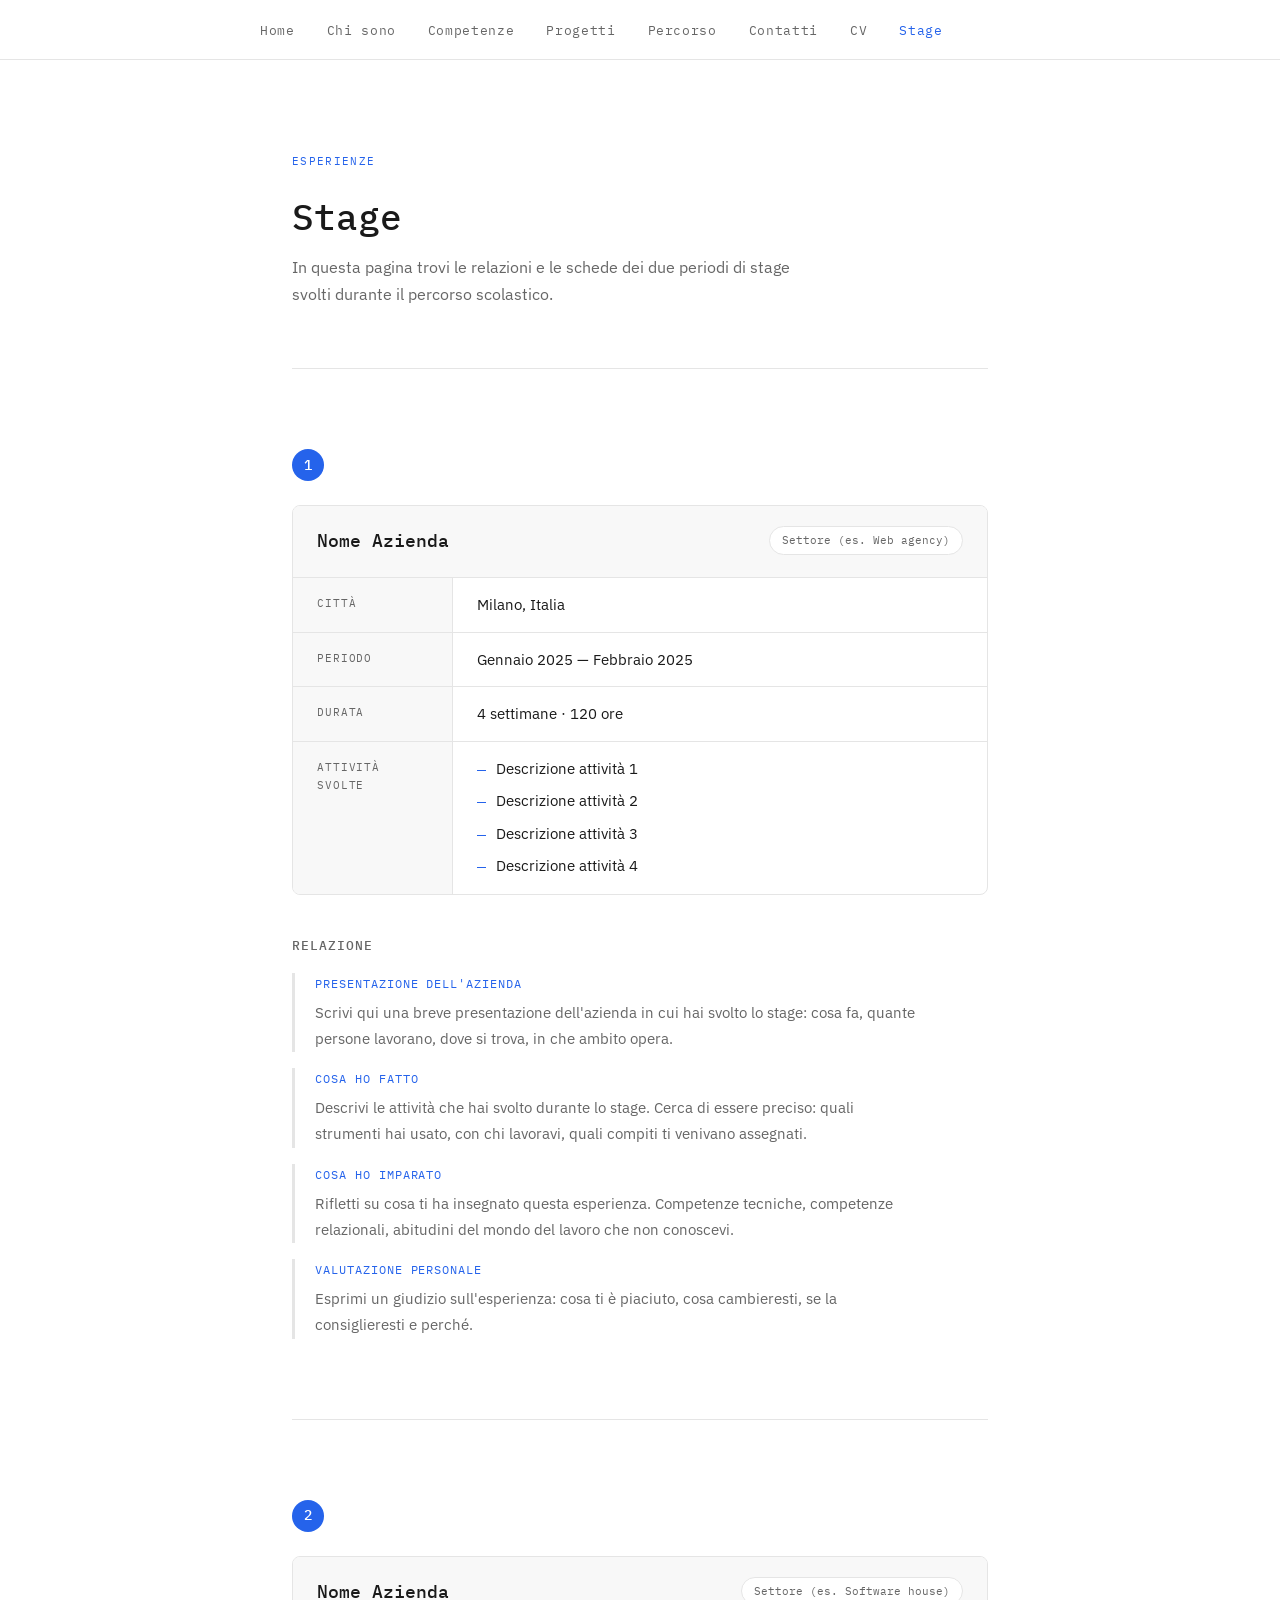
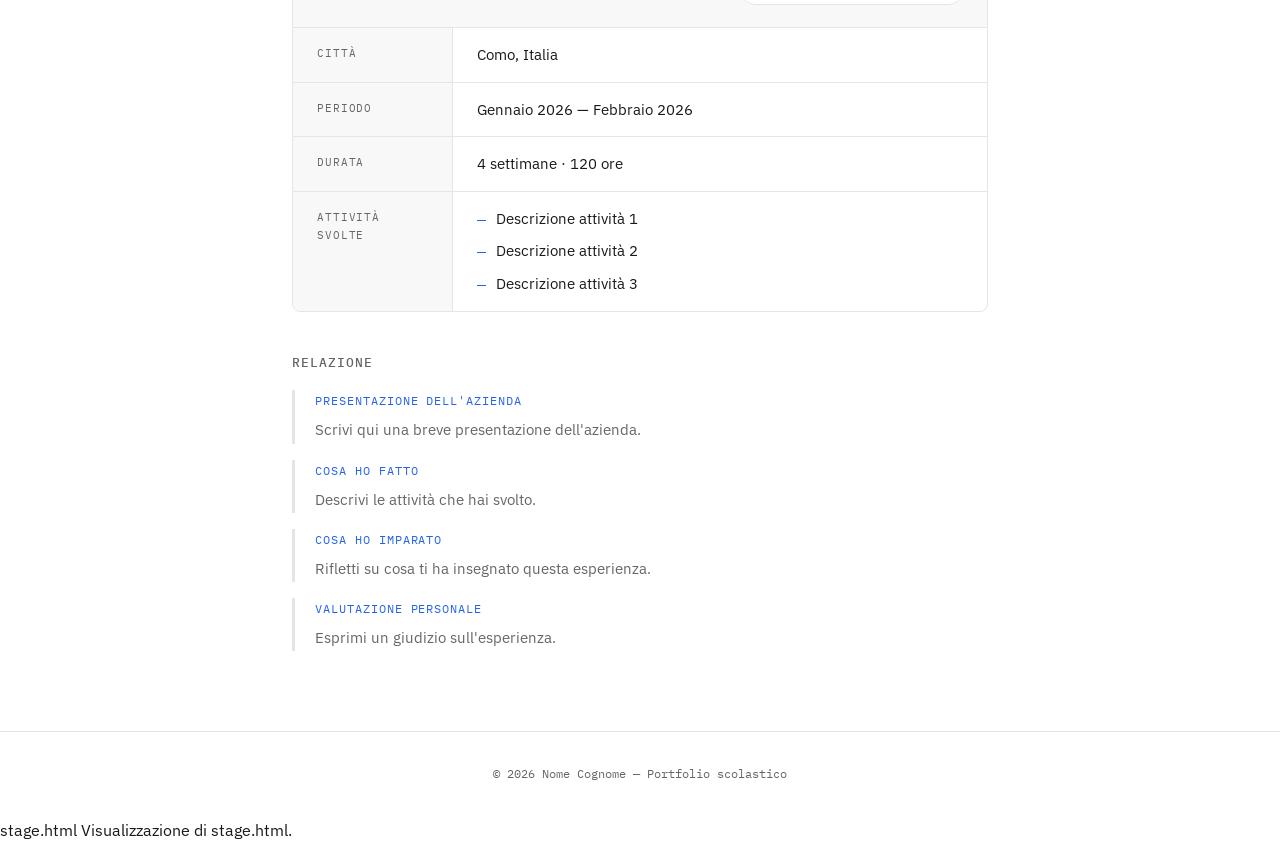
==== stage.html @ 0d1b88f9 "Create stage.html" ====
<!DOCTYPE html>
<html lang="it">
<head>
  <meta charset="UTF-8" />
  <meta name="viewport" content="width=device-width, initial-scale=1.0"/>

  <!-- ✏️ MODIFICA: cambia il titolo con il tuo nome -->
  <title>Nome Cognome — Stage</title>

  <link rel="preconnect" href="https://fonts.googleapis.com">
  <link href="https://fonts.googleapis.com/css2?family=IBM+Plex+Sans:wght@300;400;500&family=IBM+Plex+Mono:wght@400;500&display=swap" rel="stylesheet">
  <link rel="stylesheet" href="style.css">
</head>

<body class="pagina-stage">

  <!-- NAVIGAZIONE -->
  <nav>
    <ul>
      <!-- ✏️ MODIFICA: stessi link del tuo portfolio -->
      <li><a href="./index.html">Home</a></li>
      <li><a href="index.html#chi-sono">Chi sono</a></li>
      <li><a href="./index.html#competenze">Competenze</a></li>
      <li><a href="./index.html#progetti">Progetti</a></li>
      <li><a href="./index.html#percorso">Percorso</a></li>
      <li><a href="./index.html#contatti">Contatti</a></li>
      <li><a href="./index.html#cv">CV</a></li>
      <li><a href="./stage.html" class="attivo">Stage</a></li>
    </ul>
  </nav>

  <main>

    <!-- INTESTAZIONE -->
    <section id="intro">
      <p class="etichetta">Esperienze</p>
      <h1>Stage</h1>
      <p>
        In questa pagina trovi le relazioni e le schede dei due periodi
        di stage svolti durante il percorso scolastico.
      </p>
    </section>


    <!-- ==========================================
         STAGE 1
         ========================================== -->
    <section id="stage-1">

      <div class="numero-stage">1</div>

      <!-- SCHEDA AZIENDA -->
      <div class="scheda-azienda">

        <div class="scheda-header">
          <!-- ✏️ MODIFICA: nome azienda e settore -->
          <h2>Nome Azienda</h2>
          <span class="settore-badge">Settore (es. Web agency)</span>
        </div>

        <div class="scheda-corpo">

          <div class="scheda-riga">
            <span class="scheda-label">Città</span>
            <!-- ✏️ MODIFICA -->
            <span class="scheda-valore">Milano, Italia</span>
          </div>

          <div class="scheda-riga">
            <span class="scheda-label">Periodo</span>
            <!-- ✏️ MODIFICA: quando hai fatto lo stage -->
            <span class="scheda-valore">Gennaio 2025 — Febbraio 2025</span>
          </div>

          <div class="scheda-riga">
            <span class="scheda-label">Durata</span>
            <!-- ✏️ MODIFICA -->
            <span class="scheda-valore">4 settimane · 120 ore</span>
          </div>

          <div class="scheda-riga">
            <span class="scheda-label">Attività svolte</span>
            <!-- ✏️ MODIFICA: aggiungi / rimuovi voci -->
            <ul class="attivita-lista">
              <li>Descrizione attività 1</li>
              <li>Descrizione attività 2</li>
              <li>Descrizione attività 3</li>
              <li>Descrizione attività 4</li>
            </ul>
          </div>

        </div>
      </div>

      <!-- RELAZIONE -->
      <div class="relazione-contenitore">
        <h3>Relazione</h3>

        <div class="relazione-testo">

          <!-- ✏️ Ogni blocco è un paragrafo della relazione.
               Puoi cambiare i titoli e scrivere il tuo testo dentro i tag <p>.
               Puoi aggiungere altri paragrafi copiando il blocco sotto. -->

          <div class="relazione-paragrafo">
            <p class="para-titolo">Presentazione dell'azienda</p>
            <p>
              Scrivi qui una breve presentazione dell'azienda in cui hai svolto
              lo stage: cosa fa, quante persone lavorano, dove si trova,
              in che ambito opera.
            </p>
          </div>

          <div class="relazione-paragrafo">
            <p class="para-titolo">Cosa ho fatto</p>
            <p>
              Descrivi le attività che hai svolto durante lo stage.
              Cerca di essere preciso: quali strumenti hai usato,
              con chi lavoravi, quali compiti ti venivano assegnati.
            </p>
          </div>

          <div class="relazione-paragrafo">
            <p class="para-titolo">Cosa ho imparato</p>
            <p>
              Rifletti su cosa ti ha insegnato questa esperienza.
              Competenze tecniche, competenze relazionali, abitudini
              del mondo del lavoro che non conoscevi.
            </p>
          </div>

          <div class="relazione-paragrafo">
            <p class="para-titolo">Valutazione personale</p>
            <p>
              Esprimi un giudizio sull'esperienza: cosa ti è piaciuto,
              cosa cambieresti, se la consiglieresti e perché.
            </p>
          </div>

        </div>
      </div>

    </section>


    <!-- ==========================================
         STAGE 2
         ========================================== -->
    <section id="stage-2">

      <div class="numero-stage">2</div>

      <!-- SCHEDA AZIENDA -->
      <div class="scheda-azienda">

        <div class="scheda-header">
          <!-- ✏️ MODIFICA: nome azienda e settore -->
          <h2>Nome Azienda</h2>
          <span class="settore-badge">Settore (es. Software house)</span>
        </div>

        <div class="scheda-corpo">

          <div class="scheda-riga">
            <span class="scheda-label">Città</span>
            <span class="scheda-valore">Como, Italia</span>
          </div>

          <div class="scheda-riga">
            <span class="scheda-label">Periodo</span>
            <span class="scheda-valore">Gennaio 2026 — Febbraio 2026</span>
          </div>

          <div class="scheda-riga">
            <span class="scheda-label">Durata</span>
            <span class="scheda-valore">4 settimane · 120 ore</span>
          </div>

          <div class="scheda-riga">
            <span class="scheda-label">Attività svolte</span>
            <ul class="attivita-lista">
              <li>Descrizione attività 1</li>
              <li>Descrizione attività 2</li>
              <li>Descrizione attività 3</li>
            </ul>
          </div>

        </div>
      </div>

      <!-- RELAZIONE -->
      <div class="relazione-contenitore">
        <h3>Relazione</h3>

        <div class="relazione-testo">

          <div class="relazione-paragrafo">
            <p class="para-titolo">Presentazione dell'azienda</p>
            <p>
              Scrivi qui una breve presentazione dell'azienda.
            </p>
          </div>

          <div class="relazione-paragrafo">
            <p class="para-titolo">Cosa ho fatto</p>
            <p>
              Descrivi le attività che hai svolto.
            </p>
          </div>

          <div class="relazione-paragrafo">
            <p class="para-titolo">Cosa ho imparato</p>
            <p>
              Rifletti su cosa ti ha insegnato questa esperienza.
            </p>
          </div>

          <div class="relazione-paragrafo">
            <p class="para-titolo">Valutazione personale</p>
            <p>
              Esprimi un giudizio sull'esperienza.
            </p>
          </div>

        </div>
      </div>

    </section>

  </main>

  <footer>
    <!-- ✏️ MODIFICA: il tuo nome -->
    © 2026 Nome Cognome — Portfolio scolastico
  </footer>

</body>
</html>
stage.html
Visualizzazione di stage.html.
---- style.css ----
/* =============================================
   VARIABILI — modifica qui i colori del sito
   Cambiarle qui le cambia su TUTTE le pagine
   ============================================= */
:root {
  --colore-sfondo:     #ffffff;
  --colore-testo:      #1a1a1a;
  --colore-testo-muto: #666666;
  --colore-accento:    #2563eb;   /* ✏️ cambia questo colore con il tuo preferito */
  --colore-bordo:      #e5e5e5;
  --colore-card:       #f8f8f8;

  --font-titoli: 'IBM Plex Mono', monospace;
  --font-testo:  'IBM Plex Sans', sans-serif;

  --larghezza-max: 760px;
  --raggio:        8px;
}

/* =============================================
   RESET E BASE
   ============================================= */
*, *::before, *::after {
  box-sizing: border-box;
  margin: 0;
  padding: 0;
}

html {
  scroll-behavior: smooth;
}

body {
  background-color: var(--colore-sfondo);
  color: var(--colore-testo);
  font-family: var(--font-testo);
  font-size: 16px;
  line-height: 1.7;
}

/* =============================================
   NAVIGAZIONE
   ============================================= */
nav {
  position: sticky;
  top: 0;
  background-color: var(--colore-sfondo);
  border-bottom: 1px solid var(--colore-bordo);
  z-index: 100;
  padding: 0 32px;
}

nav ul {
  list-style: none;
  display: flex;
  gap: 32px;
  max-width: var(--larghezza-max);
  margin: 0 auto;
  padding: 16px 0;
}

nav a {
  text-decoration: none;
  color: var(--colore-testo-muto);
  font-size: 13px;
  font-family: var(--font-titoli);
  letter-spacing: 0.05em;
  transition: color 0.2s;
}

nav a:hover,
nav a.attivo {
  color: var(--colore-accento);
}

/* =============================================
   LAYOUT PRINCIPALE
   ============================================= */
main {
  max-width: var(--larghezza-max);
  margin: 0 auto;
  padding: 0 32px;
}

section {
  padding: 80px 0;
  border-bottom: 1px solid var(--colore-bordo);
}

section:last-child {
  border-bottom: none;
}

/* =============================================
   TIPOGRAFIA
   ============================================= */
.etichetta {
  font-family: var(--font-titoli);
  font-size: 11px;
  letter-spacing: 0.12em;
  text-transform: uppercase;
  color: var(--colore-accento);
  margin-bottom: 24px;
}

h1 {
  font-family: var(--font-titoli);
  font-size: clamp(28px, 5vw, 42px);
  font-weight: 500;
  line-height: 1.2;
  margin-bottom: 16px;
}

/* h1 nella pagina stage è leggermente più piccolo */
.pagina-stage h1 {
  font-size: clamp(24px, 4vw, 36px);
}

h2 {
  font-family: var(--font-titoli);
  font-size: 22px;
  font-weight: 500;
  margin-bottom: 8px;
}

h3 {
  font-family: var(--font-titoli);
  font-size: 15px;
  font-weight: 500;
  margin-bottom: 6px;
}

p {
  color: var(--colore-testo-muto);
  max-width: 600px;
}

a {
  color: var(--colore-accento);
}

/* =============================================
   SEZIONE HERO (intestazione — solo index)
   ============================================= */
#hero {
  padding: 100px 0 80px;
}

#hero .sottotitolo {
  font-size: 18px;
  color: var(--colore-testo-muto);
  margin-bottom: 32px;
  max-width: 520px;
}

.tag-list {
  display: flex;
  flex-wrap: wrap;
  gap: 8px;
  margin-top: 24px;
}

.tag {
  font-family: var(--font-titoli);
  font-size: 12px;
  padding: 4px 12px;
  border: 1px solid var(--colore-bordo);
  border-radius: 100px;
  color: var(--colore-testo-muto);
}

/* =============================================
   SEZIONE CHI SONO — griglia 2 colonne
   ============================================= */
.griglia-2col {
  display: grid;
  grid-template-columns: 1fr 1fr;
  gap: 40px;
  margin-top: 32px;
}

.info-riga {
  display: flex;
  flex-direction: column;
  gap: 4px;
  padding: 16px 0;
  border-bottom: 1px solid var(--colore-bordo);
}

.info-riga span:first-child {
  font-family: var(--font-titoli);
  font-size: 11px;
  text-transform: uppercase;
  letter-spacing: 0.08em;
  color: var(--colore-testo-muto);
}

.info-riga span:last-child {
  font-size: 15px;
  color: var(--colore-testo);
}

/* =============================================
   SEZIONE COMPETENZE
   ============================================= */
.competenze-griglia {
  display: grid;
  grid-template-columns: repeat(auto-fill, minmax(200px, 1fr));
  gap: 16px;
  margin-top: 32px;
}

.competenza-card {
  background: var(--colore-card);
  border: 1px solid var(--colore-bordo);
  border-radius: var(--raggio);
  padding: 20px;
}

.competenza-card h3 {
  font-size: 13px;
  margin-bottom: 12px;
  color: var(--colore-testo);
}

.barra-contenitore {
  background: var(--colore-bordo);
  border-radius: 4px;
  height: 4px;
  overflow: hidden;
}

.barra {
  height: 100%;
  background: var(--colore-accento);
  border-radius: 4px;
}

.livello-label {
  font-family: var(--font-titoli);
  font-size: 10px;
  color: var(--colore-testo-muto);
  margin-top: 6px;
}

/* =============================================
   SEZIONE PROGETTI
   ============================================= */
.progetti-lista {
  display: flex;
  flex-direction: column;
  gap: 24px;
  margin-top: 32px;
}

.progetto-card {
  border: 1px solid var(--colore-bordo);
  border-radius: var(--raggio);
  overflow: hidden;
  transition: border-color 0.2s;
}

.progetto-card:hover {
  border-color: var(--colore-accento);
}

.progetto-immagine {
  width: 100%;
  height: 180px;
  background: var(--colore-card);
  display: flex;
  align-items: center;
  justify-content: center;
  font-family: var(--font-titoli);
  font-size: 12px;
  color: var(--colore-testo-muto);
  /* ✏️ puoi sostituire il colore di sfondo con un'immagine:
     background: url('immagine-progetto.jpg') center/cover; */
}

.progetto-corpo {
  padding: 24px;
}

.progetto-meta {
  display: flex;
  gap: 12px;
  margin-top: 12px;
  flex-wrap: wrap;
}

.badge {
  font-family: var(--font-titoli);
  font-size: 11px;
  padding: 3px 10px;
  border-radius: 4px;
  background: var(--colore-card);
  border: 1px solid var(--colore-bordo);
  color: var(--colore-testo-muto);
}

.progetto-link {
  display: inline-block;
  margin-top: 16px;
  font-family: var(--font-titoli);
  font-size: 12px;
  color: var(--colore-accento);
  text-decoration: none;
}

.progetto-link:hover {
  text-decoration: underline;
}

/* =============================================
   SEZIONE PERCORSO — timeline
   ============================================= */
.timeline {
  margin-top: 32px;
  display: flex;
  flex-direction: column;
  gap: 0;
}

.timeline-item {
  display: grid;
  grid-template-columns: 100px 1fr;
  gap: 24px;
  padding-bottom: 32px;
  position: relative;
}

.timeline-item::before {
  content: '';
  position: absolute;
  left: 91px;
  top: 6px;
  bottom: 0;
  width: 1px;
  background: var(--colore-bordo);
}

.timeline-item:last-child::before {
  display: none;
}

.timeline-anno {
  font-family: var(--font-titoli);
  font-size: 12px;
  color: var(--colore-testo-muto);
  padding-top: 2px;
  text-align: right;
}

.timeline-contenuto {
  padding-left: 20px;
  position: relative;
}

.timeline-contenuto::before {
  content: '';
  position: absolute;
  left: -4px;
  top: 7px;
  width: 8px;
  height: 8px;
  border-radius: 50%;
  background: var(--colore-accento);
}

/* =============================================
   SEZIONE CONTATTI
   ============================================= */
.contatti-lista {
  margin-top: 32px;
  display: flex;
  flex-direction: column;
  gap: 16px;
}

.contatto-riga {
  display: flex;
  align-items: center;
  gap: 16px;
  padding: 16px 20px;
  border: 1px solid var(--colore-bordo);
  border-radius: var(--raggio);
  text-decoration: none;
  color: var(--colore-testo);
  transition: border-color 0.2s, background 0.2s;
}

.contatto-riga:hover {
  border-color: var(--colore-accento);
  background: var(--colore-card);
}

.contatto-icona {
  font-family: var(--font-titoli);
  font-size: 12px;
  color: var(--colore-accento);
  min-width: 80px;
}

/* =============================================
   SEZIONE CV
   ============================================= */
.cv-download-bar {
  display: flex;
  align-items: center;
  justify-content: space-between;
  background: var(--colore-card);
  border: 1px solid var(--colore-bordo);
  border-radius: var(--raggio);
  padding: 16px 24px;
  margin-top: 32px;
  margin-bottom: 40px;
  flex-wrap: wrap;
  gap: 12px;
}

.cv-download-bar p {
  font-size: 14px;
  max-width: none;
}

.btn-scarica {
  display: inline-flex;
  align-items: center;
  gap: 8px;
  background: var(--colore-accento);
  color: #fff;
  text-decoration: none;
  font-family: var(--font-titoli);
  font-size: 12px;
  letter-spacing: 0.05em;
  padding: 10px 20px;
  border-radius: var(--raggio);
  transition: opacity 0.2s;
  white-space: nowrap;
}

.btn-scarica:hover {
  opacity: 0.85;
  color: #fff;
}

.cv-blocco {
  margin-bottom: 40px;
}

.cv-blocco-titolo {
  font-family: var(--font-titoli);
  font-size: 11px;
  letter-spacing: 0.12em;
  text-transform: uppercase;
  color: var(--colore-accento);
  border-bottom: 1px solid var(--colore-bordo);
  padding-bottom: 8px;
  margin-bottom: 20px;
}

.cv-riga {
  display: grid;
  grid-template-columns: 110px 1fr;
  gap: 16px 24px;
  padding: 14px 0;
  border-bottom: 1px solid var(--colore-bordo);
  align-items: start;
}

.cv-riga:last-child {
  border-bottom: none;
}

.cv-periodo {
  font-family: var(--font-titoli);
  font-size: 11px;
  color: var(--colore-testo-muto);
  padding-top: 3px;
}

.cv-contenuto h3 {
  font-size: 14px;
  font-weight: 500;
  margin-bottom: 2px;
  color: var(--colore-testo);
}

.cv-contenuto .cv-luogo {
  font-size: 13px;
  color: var(--colore-accento);
  font-family: var(--font-titoli);
  margin-bottom: 4px;
}

.cv-contenuto p {
  font-size: 13px;
  color: var(--colore-testo-muto);
  max-width: none;
  margin: 0;
}

.cv-skill-lista {
  display: flex;
  flex-wrap: wrap;
  gap: 8px;
  padding: 12px 0;
}

.cv-skill {
  font-family: var(--font-titoli);
  font-size: 11px;
  padding: 4px 12px;
  border-radius: 4px;
  background: var(--colore-card);
  border: 1px solid var(--colore-bordo);
  color: var(--colore-testo);
}

/* =============================================
   PAGINA STAGE — componenti specifici
   ============================================= */

/* Intestazione pagina stage */
#intro {
  padding: 80px 0 60px;
}

#intro p {
  margin-top: 12px;
  max-width: 520px;
}

/* Numerazione stage (cerchio colorato) */
.numero-stage {
  display: inline-flex;
  align-items: center;
  justify-content: center;
  width: 32px;
  height: 32px;
  border-radius: 50%;
  background: var(--colore-accento);
  color: #fff;
  font-family: var(--font-titoli);
  font-size: 14px;
  font-weight: 500;
  margin-bottom: 24px;
}

/* Scheda azienda */
.scheda-azienda {
  border: 1px solid var(--colore-bordo);
  border-radius: var(--raggio);
  overflow: hidden;
  margin-bottom: 40px;
}

.scheda-header {
  background: var(--colore-card);
  border-bottom: 1px solid var(--colore-bordo);
  padding: 20px 24px;
  display: flex;
  align-items: flex-start;
  justify-content: space-between;
  gap: 16px;
  flex-wrap: wrap;
}

.scheda-header h2 {
  font-size: 18px;
  margin-bottom: 0;
}

.scheda-header .settore-badge {
  font-family: var(--font-titoli);
  font-size: 11px;
  padding: 4px 12px;
  border: 1px solid var(--colore-bordo);
  border-radius: 100px;
  color: var(--colore-testo-muto);
  background: var(--colore-sfondo);
  white-space: nowrap;
}

.scheda-corpo {
  padding: 0;
}

.scheda-riga {
  display: grid;
  grid-template-columns: 160px 1fr;
  border-bottom: 1px solid var(--colore-bordo);
}

.scheda-riga:last-child {
  border-bottom: none;
}

.scheda-label {
  font-family: var(--font-titoli);
  font-size: 11px;
  text-transform: uppercase;
  letter-spacing: 0.08em;
  color: var(--colore-testo-muto);
  padding: 16px 24px;
  background: var(--colore-card);
  border-right: 1px solid var(--colore-bordo);
  display: flex;
  align-items: flex-start;
}

.scheda-valore {
  padding: 14px 24px;
  font-size: 15px;
  color: var(--colore-testo);
}

/* Lista attività dentro la scheda */
.attivita-lista {
  list-style: none;
  display: flex;
  flex-direction: column;
  gap: 6px;
  padding: 14px 24px;
}

.attivita-lista li {
  font-size: 15px;
  color: var(--colore-testo);
  display: flex;
  gap: 10px;
  align-items: flex-start;
}

.attivita-lista li::before {
  content: '—';
  color: var(--colore-accento);
  font-family: var(--font-titoli);
  flex-shrink: 0;
  margin-top: 1px;
}

/* Relazione */
.relazione-contenitore {
  margin-top: 8px;
}

.relazione-contenitore h3 {
  font-size: 13px;
  font-weight: 500;
  text-transform: uppercase;
  letter-spacing: 0.08em;
  color: var(--colore-testo-muto);
  margin-bottom: 16px;
}

.relazione-testo {
  display: flex;
  flex-direction: column;
  gap: 16px;
}

.relazione-paragrafo {
  border-left: 3px solid var(--colore-bordo);
  padding-left: 20px;
}

.relazione-paragrafo .para-titolo {
  font-family: var(--font-titoli);
  font-size: 12px;
  text-transform: uppercase;
  letter-spacing: 0.08em;
  color: var(--colore-accento);
  margin-bottom: 6px;
}

.relazione-paragrafo p {
  font-size: 15px;
  line-height: 1.75;
  /* ✏️ il testo della relazione va qui */
}

/* =============================================
   FOOTER
   ============================================= */
footer {
  border-top: 1px solid var(--colore-bordo);
  padding: 32px;
  text-align: center;
  font-family: var(--font-titoli);
  font-size: 12px;
  color: var(--colore-testo-muto);
}

/* =============================================
   RESPONSIVE (schermi piccoli)
   ============================================= */
@media (max-width: 600px) {
  main  { padding: 0 20px; }
  nav   { padding: 0 20px; }

  /* index */
  .griglia-2col      { grid-template-columns: 1fr; }
  .timeline-item     { grid-template-columns: 70px 1fr; }
  .cv-riga           { grid-template-columns: 1fr; gap: 4px; }
  .cv-periodo        { padding-top: 0; }
  .cv-download-bar   { flex-direction: column; align-items: flex-start; }

  /* stage */
  .scheda-riga       { grid-template-columns: 1fr; }
  .scheda-label      { border-right: none; border-bottom: 1px solid var(--colore-bordo); }
  .scheda-header     { flex-direction: column; gap: 8px; }
}
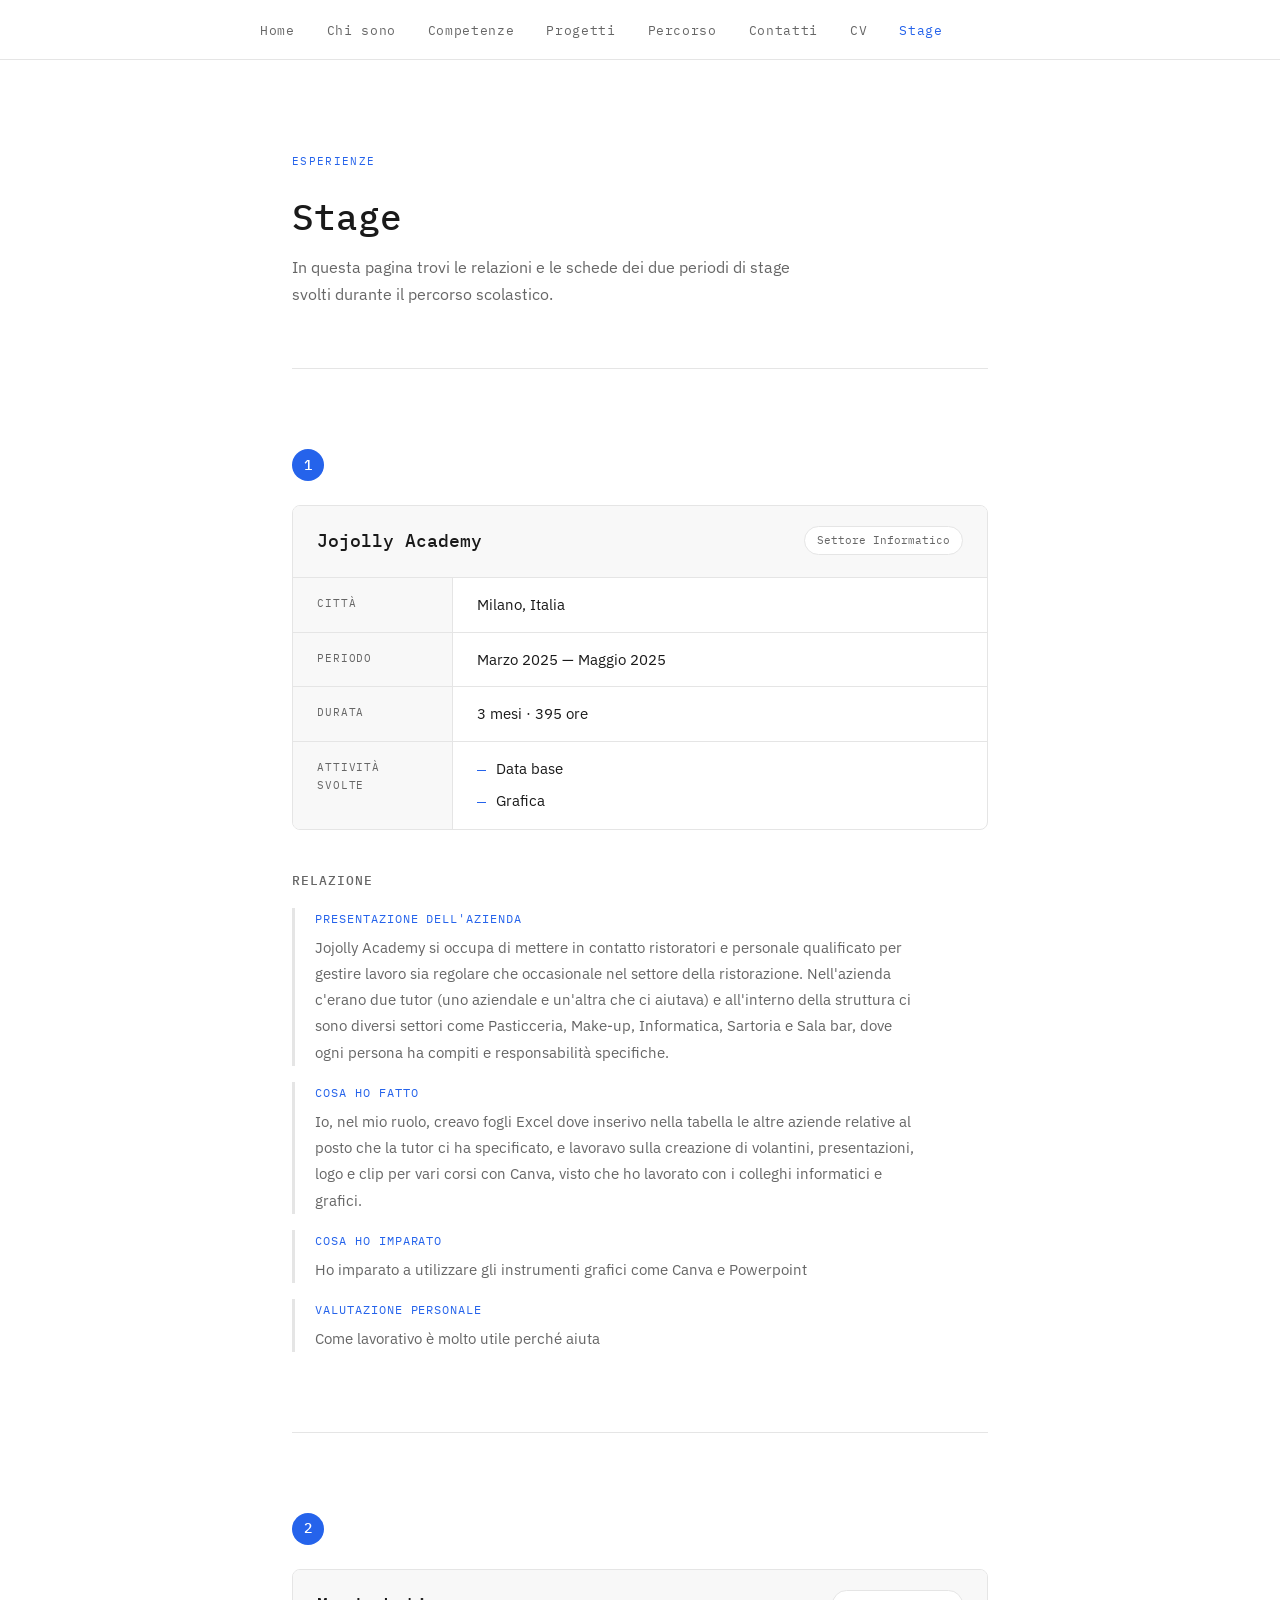
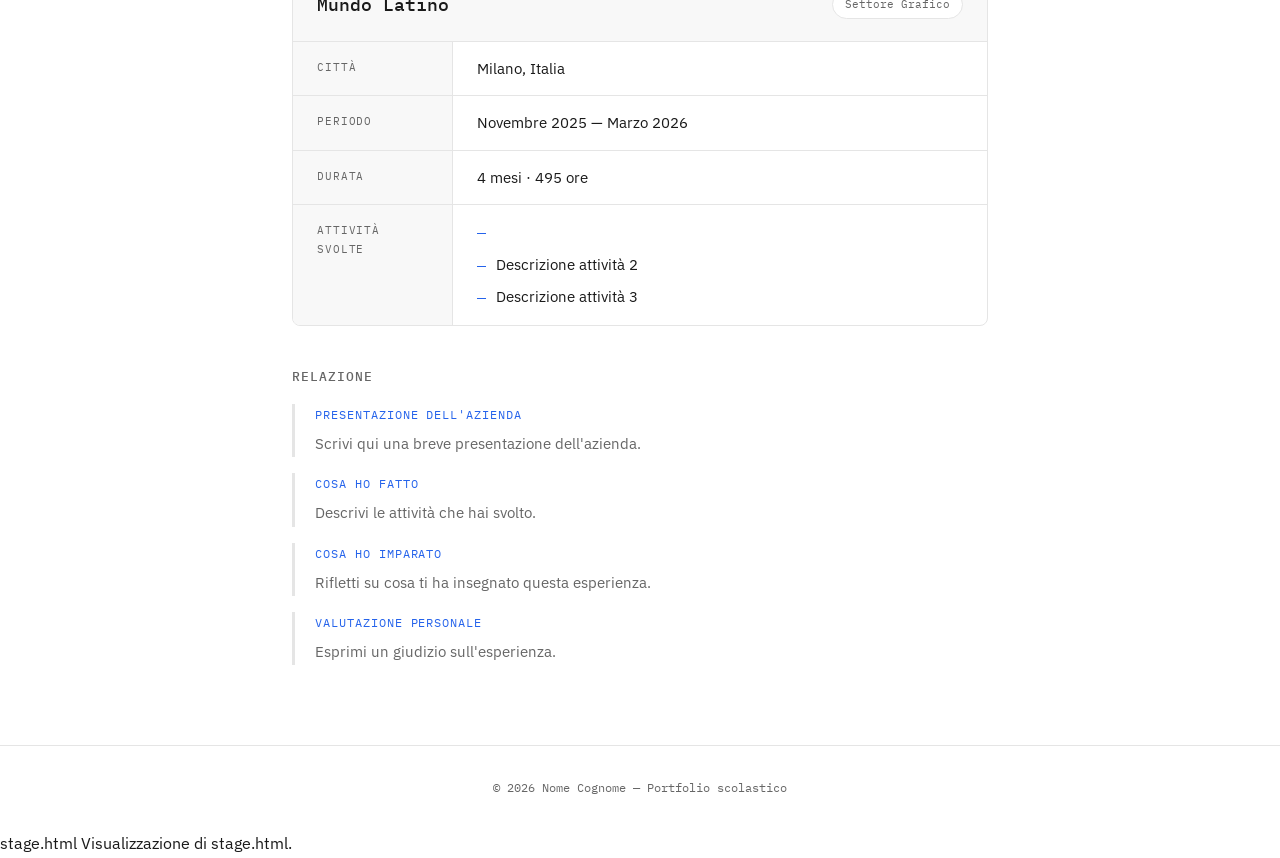
==== commit d9d550b5: "Update stage.html" ====
--- a/stage.html
+++ b/stage.html
@@ -54,8 +54,8 @@
 
         <div class="scheda-header">
           <!-- ✏️ MODIFICA: nome azienda e settore -->
-          <h2>Nome Azienda</h2>
-          <span class="settore-badge">Settore (es. Web agency)</span>
+          <h2>Jojolly Academy</h2>
+          <span class="settore-badge">Settore Informatico</span>
         </div>
 
         <div class="scheda-corpo">
@@ -69,23 +69,21 @@
           <div class="scheda-riga">
             <span class="scheda-label">Periodo</span>
             <!-- ✏️ MODIFICA: quando hai fatto lo stage -->
-            <span class="scheda-valore">Gennaio 2025 — Febbraio 2025</span>
+            <span class="scheda-valore">Marzo 2025 — Maggio 2025</span>
           </div>
 
           <div class="scheda-riga">
             <span class="scheda-label">Durata</span>
             <!-- ✏️ MODIFICA -->
-            <span class="scheda-valore">4 settimane · 120 ore</span>
+            <span class="scheda-valore">3 mesi · 395 ore</span>
           </div>
 
           <div class="scheda-riga">
             <span class="scheda-label">Attività svolte</span>
             <!-- ✏️ MODIFICA: aggiungi / rimuovi voci -->
             <ul class="attivita-lista">
-              <li>Descrizione attività 1</li>
-              <li>Descrizione attività 2</li>
-              <li>Descrizione attività 3</li>
-              <li>Descrizione attività 4</li>
+              <li>Data base</li>
+              <li>Grafica</li>
             </ul>
           </div>
 
@@ -105,35 +103,34 @@
           <div class="relazione-paragrafo">
             <p class="para-titolo">Presentazione dell'azienda</p>
             <p>
-              Scrivi qui una breve presentazione dell'azienda in cui hai svolto
-              lo stage: cosa fa, quante persone lavorano, dove si trova,
-              in che ambito opera.
+              Jojolly Academy si occupa
+di mettere in contatto ristoratori e personale qualificato per gestire
+lavoro sia regolare che occasionale nel settore della ristorazione.
+Nell'azienda c'erano due tutor (uno aziendale e un'altra che ci
+aiutava) e all'interno della struttura ci sono diversi settori come
+Pasticceria, Make-up, Informatica, Sartoria e Sala bar, dove ogni
+persona ha compiti e responsabilità specifiche.
             </p>
           </div>
 
           <div class="relazione-paragrafo">
             <p class="para-titolo">Cosa ho fatto</p>
             <p>
-              Descrivi le attività che hai svolto durante lo stage.
-              Cerca di essere preciso: quali strumenti hai usato,
-              con chi lavoravi, quali compiti ti venivano assegnati.
+                Io, nel mio ruolo, creavo fogli Excel dove inserivo nella tabella le altre aziende relative al posto che la tutor ci ha specificato, e lavoravo sulla creazione di volantini, presentazioni, logo e clip per vari corsi con Canva, visto che ho lavorato con i colleghi informatici e grafici.
             </p>
           </div>
 
           <div class="relazione-paragrafo">
             <p class="para-titolo">Cosa ho imparato</p>
             <p>
-              Rifletti su cosa ti ha insegnato questa esperienza.
-              Competenze tecniche, competenze relazionali, abitudini
-              del mondo del lavoro che non conoscevi.
+                Ho imparato a utilizzare gli instrumenti grafici come Canva e Powerpoint
             </p>
           </div>
 
           <div class="relazione-paragrafo">
             <p class="para-titolo">Valutazione personale</p>
             <p>
-              Esprimi un giudizio sull'esperienza: cosa ti è piaciuto,
-              cosa cambieresti, se la consiglieresti e perché.
+              Come lavorativo è molto utile perché aiuta 
             </p>
           </div>
 
@@ -155,31 +152,31 @@
 
         <div class="scheda-header">
           <!-- ✏️ MODIFICA: nome azienda e settore -->
-          <h2>Nome Azienda</h2>
-          <span class="settore-badge">Settore (es. Software house)</span>
+          <h2>Mundo Latino</h2>
+          <span class="settore-badge">Settore Grafico</span>
         </div>
 
         <div class="scheda-corpo">
 
           <div class="scheda-riga">
             <span class="scheda-label">Città</span>
-            <span class="scheda-valore">Como, Italia</span>
+            <span class="scheda-valore">Milano, Italia</span>
           </div>
 
           <div class="scheda-riga">
             <span class="scheda-label">Periodo</span>
-            <span class="scheda-valore">Gennaio 2026 — Febbraio 2026</span>
+            <span class="scheda-valore">Novembre 2025 — Marzo 2026</span>
           </div>
 
           <div class="scheda-riga">
             <span class="scheda-label">Durata</span>
-            <span class="scheda-valore">4 settimane · 120 ore</span>
+            <span class="scheda-valore">4 mesi · 495 ore</span>
           </div>
 
           <div class="scheda-riga">
             <span class="scheda-label">Attività svolte</span>
             <ul class="attivita-lista">
-              <li>Descrizione attività 1</li>
+              <li></li>
               <li>Descrizione attività 2</li>
               <li>Descrizione attività 3</li>
             </ul>
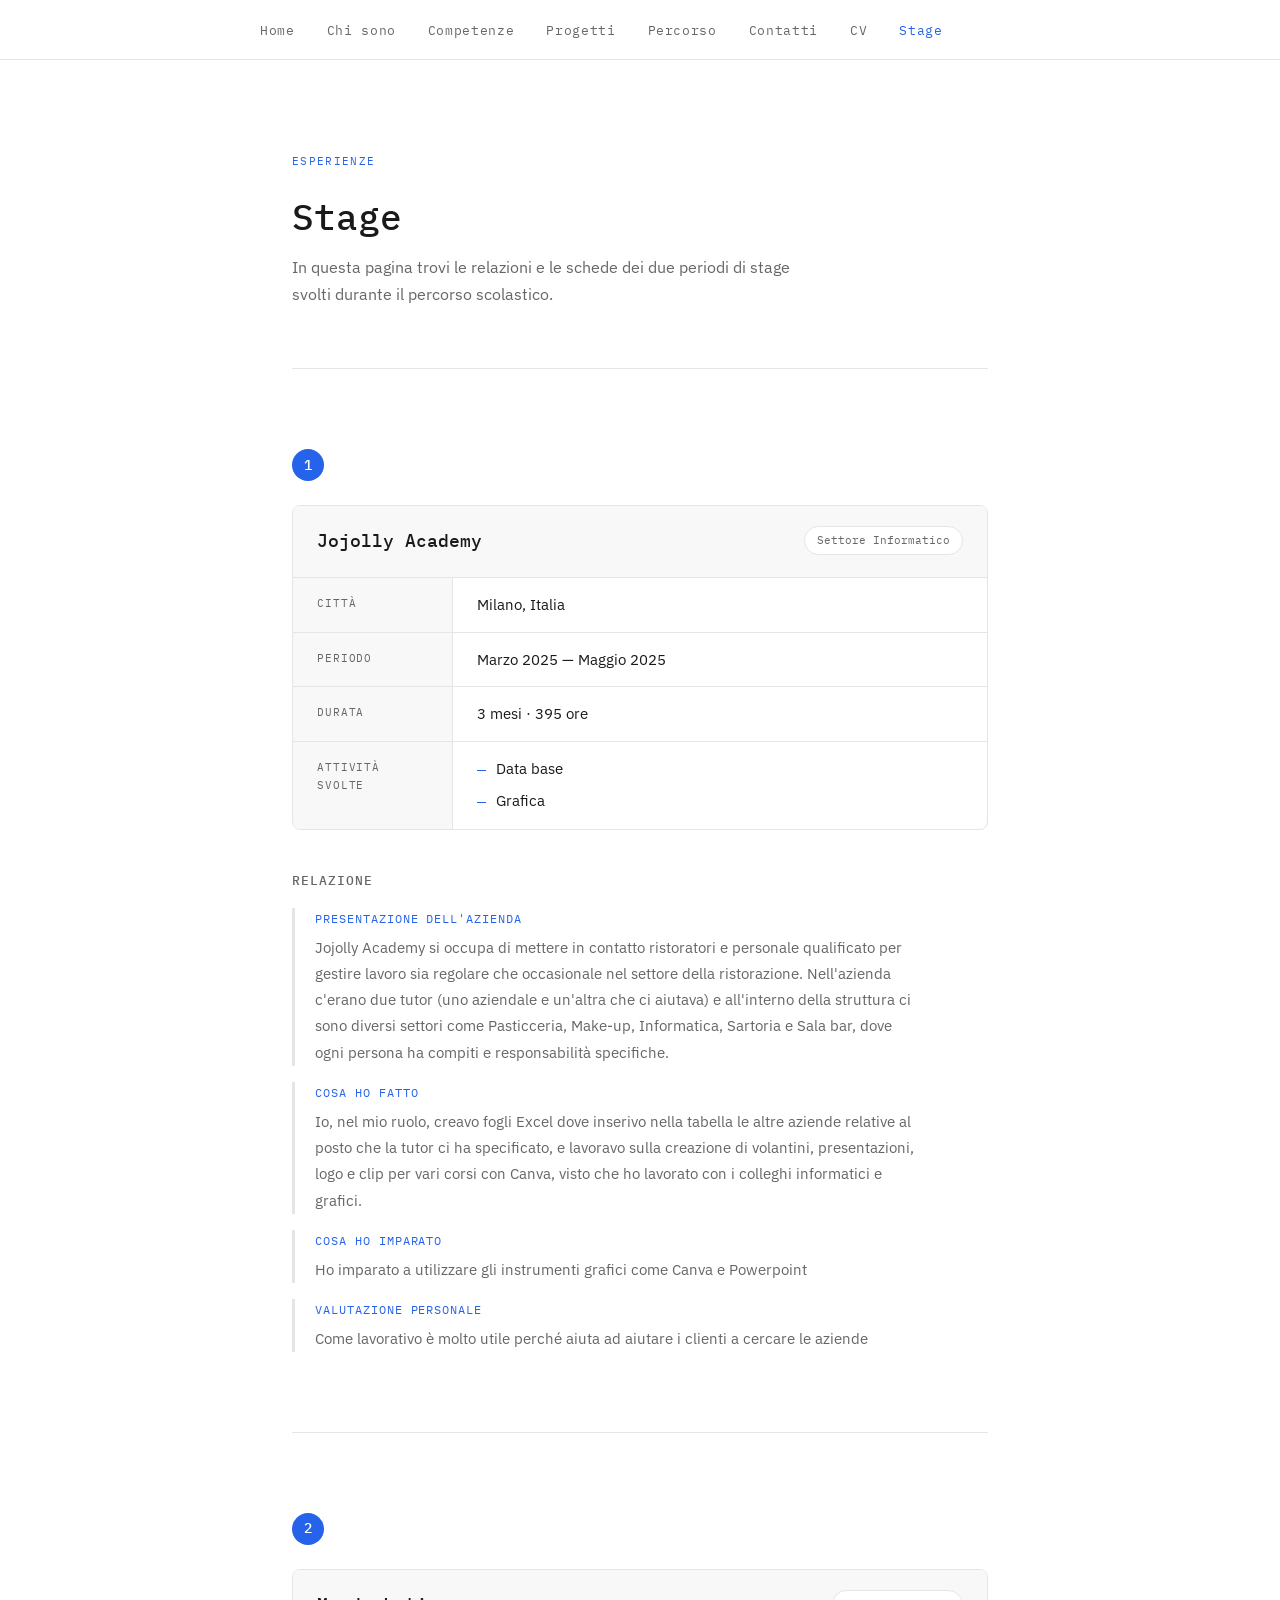
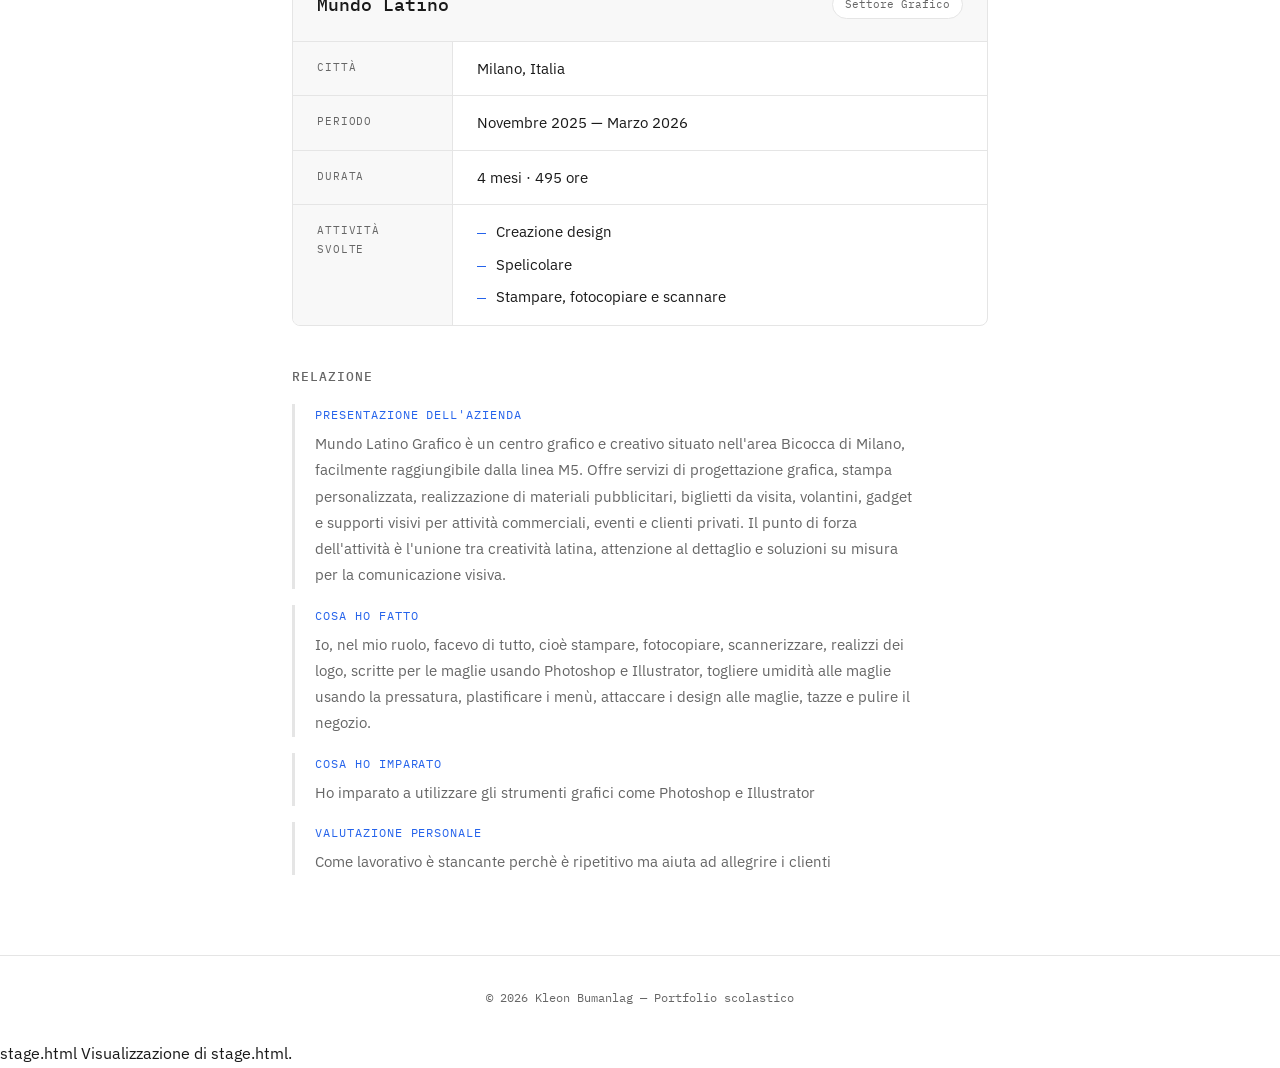
==== commit adba580b: "er" ====
--- a/stage.html
+++ b/stage.html
@@ -130,7 +130,7 @@
           <div class="relazione-paragrafo">
             <p class="para-titolo">Valutazione personale</p>
             <p>
-              Come lavorativo è molto utile perché aiuta 
+              Come lavorativo è molto utile perché aiuta ad aiutare i clienti a cercare le aziende
             </p>
           </div>
 
@@ -176,9 +176,9 @@
           <div class="scheda-riga">
             <span class="scheda-label">Attività svolte</span>
             <ul class="attivita-lista">
-              <li></li>
-              <li>Descrizione attività 2</li>
-              <li>Descrizione attività 3</li>
+              <li>Creazione design</li>
+              <li>Spelicolare</li>
+              <li>Stampare, fotocopiare e scannare</li>
             </ul>
           </div>
 
@@ -194,28 +194,28 @@
           <div class="relazione-paragrafo">
             <p class="para-titolo">Presentazione dell'azienda</p>
             <p>
-              Scrivi qui una breve presentazione dell'azienda.
+              Mundo Latino Grafico è un centro grafico e creativo situato nell'area Bicocca di Milano, facilmente raggiungibile dalla linea M5. Offre servizi di progettazione grafica, stampa personalizzata, realizzazione di materiali pubblicitari, biglietti da visita, volantini, gadget e supporti visivi per attività commerciali, eventi e clienti privati. Il punto di forza dell'attività è l'unione tra creatività latina, attenzione al dettaglio e soluzioni su misura per la comunicazione visiva.
             </p>
           </div>
 
           <div class="relazione-paragrafo">
             <p class="para-titolo">Cosa ho fatto</p>
             <p>
-              Descrivi le attività che hai svolto.
+              Io, nel mio ruolo, facevo di tutto, cioè stampare, fotocopiare, scannerizzare, realizzi dei logo, scritte per le maglie usando Photoshop e Illustrator, togliere umidità alle maglie usando la pressatura, plastificare i menù, attaccare i design alle maglie, tazze e pulire il negozio.
             </p>
           </div>
 
           <div class="relazione-paragrafo">
             <p class="para-titolo">Cosa ho imparato</p>
             <p>
-              Rifletti su cosa ti ha insegnato questa esperienza.
+              Ho imparato a utilizzare gli strumenti grafici come Photoshop e Illustrator
             </p>
           </div>
 
           <div class="relazione-paragrafo">
             <p class="para-titolo">Valutazione personale</p>
             <p>
-              Esprimi un giudizio sull'esperienza.
+              Come lavorativo è stancante perchè è ripetitivo ma aiuta ad allegrire i clienti
             </p>
           </div>
 
@@ -228,7 +228,7 @@
 
   <footer>
     <!-- ✏️ MODIFICA: il tuo nome -->
-    © 2026 Nome Cognome — Portfolio scolastico
+    © 2026 Kleon Bumanlag — Portfolio scolastico
   </footer>
 
 </body>
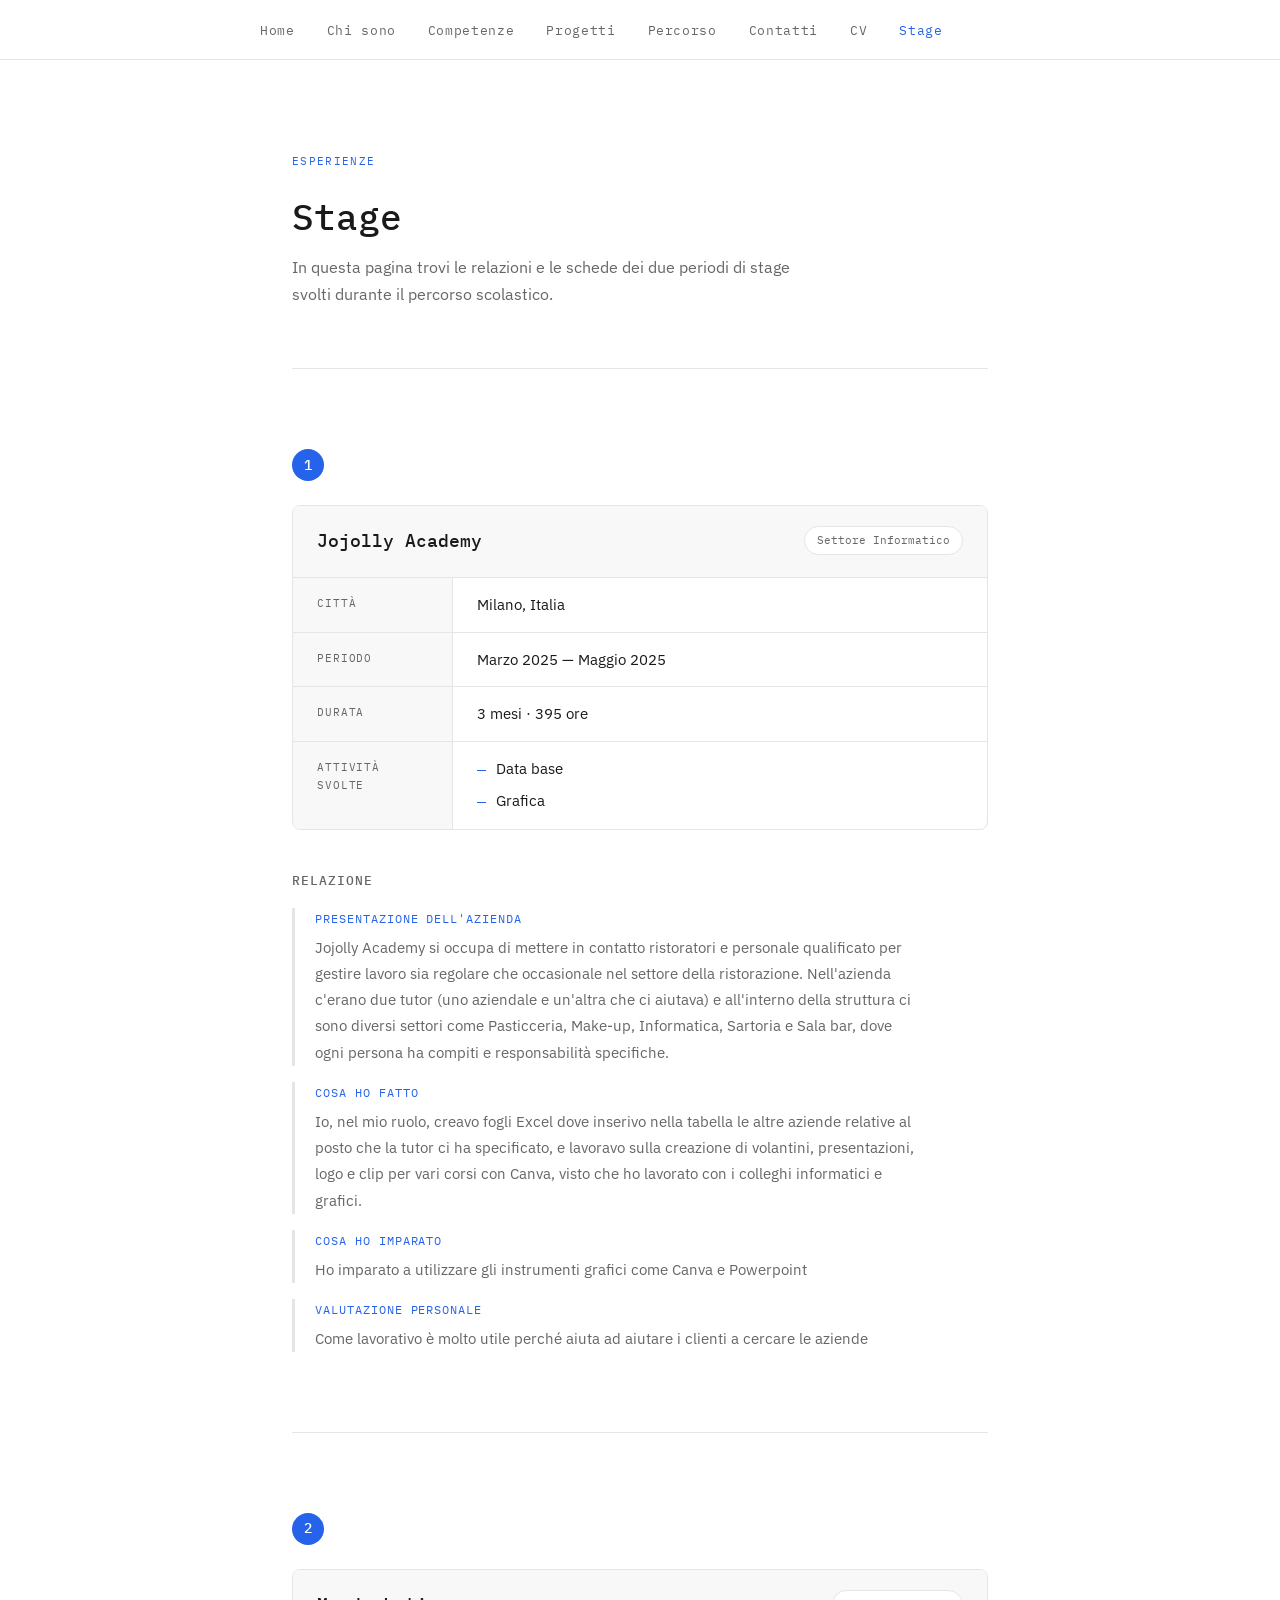
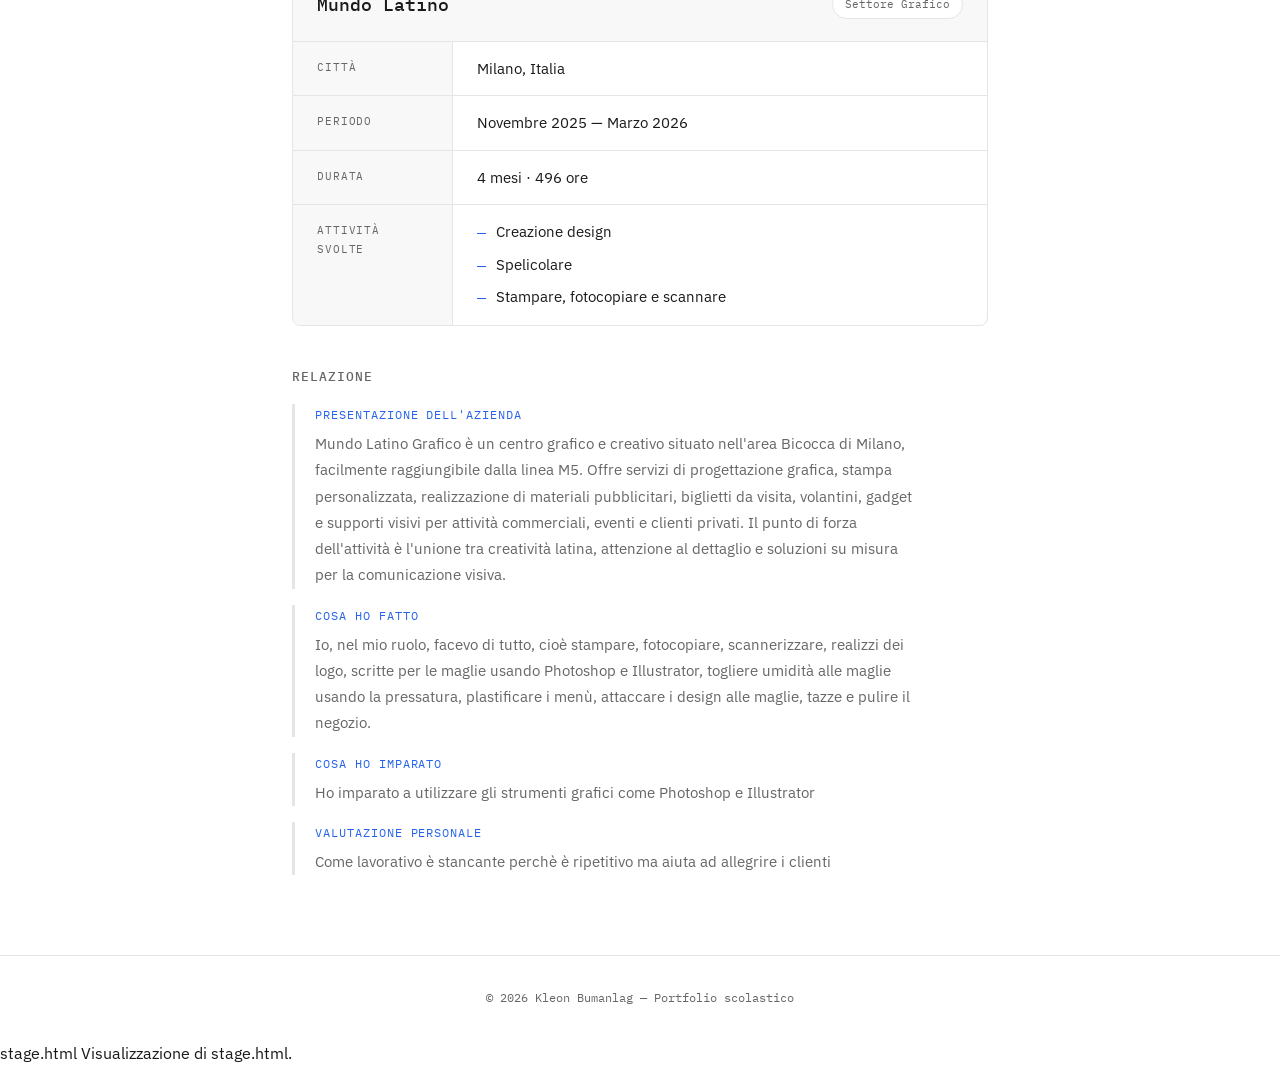
==== commit b5cf2518: "ef" ====
--- a/stage.html
+++ b/stage.html
@@ -170,7 +170,7 @@
 
           <div class="scheda-riga">
             <span class="scheda-label">Durata</span>
-            <span class="scheda-valore">4 mesi · 495 ore</span>
+            <span class="scheda-valore">4 mesi · 496 ore</span>
           </div>
 
           <div class="scheda-riga">
--- a/style.css
+++ b/style.css
@@ -266,7 +266,7 @@
 
 .progetto-immagine {
   width: 100%;
-  height: 180px;
+  height: 420px;
   background: var(--colore-card);
   display: flex;
   align-items: center;
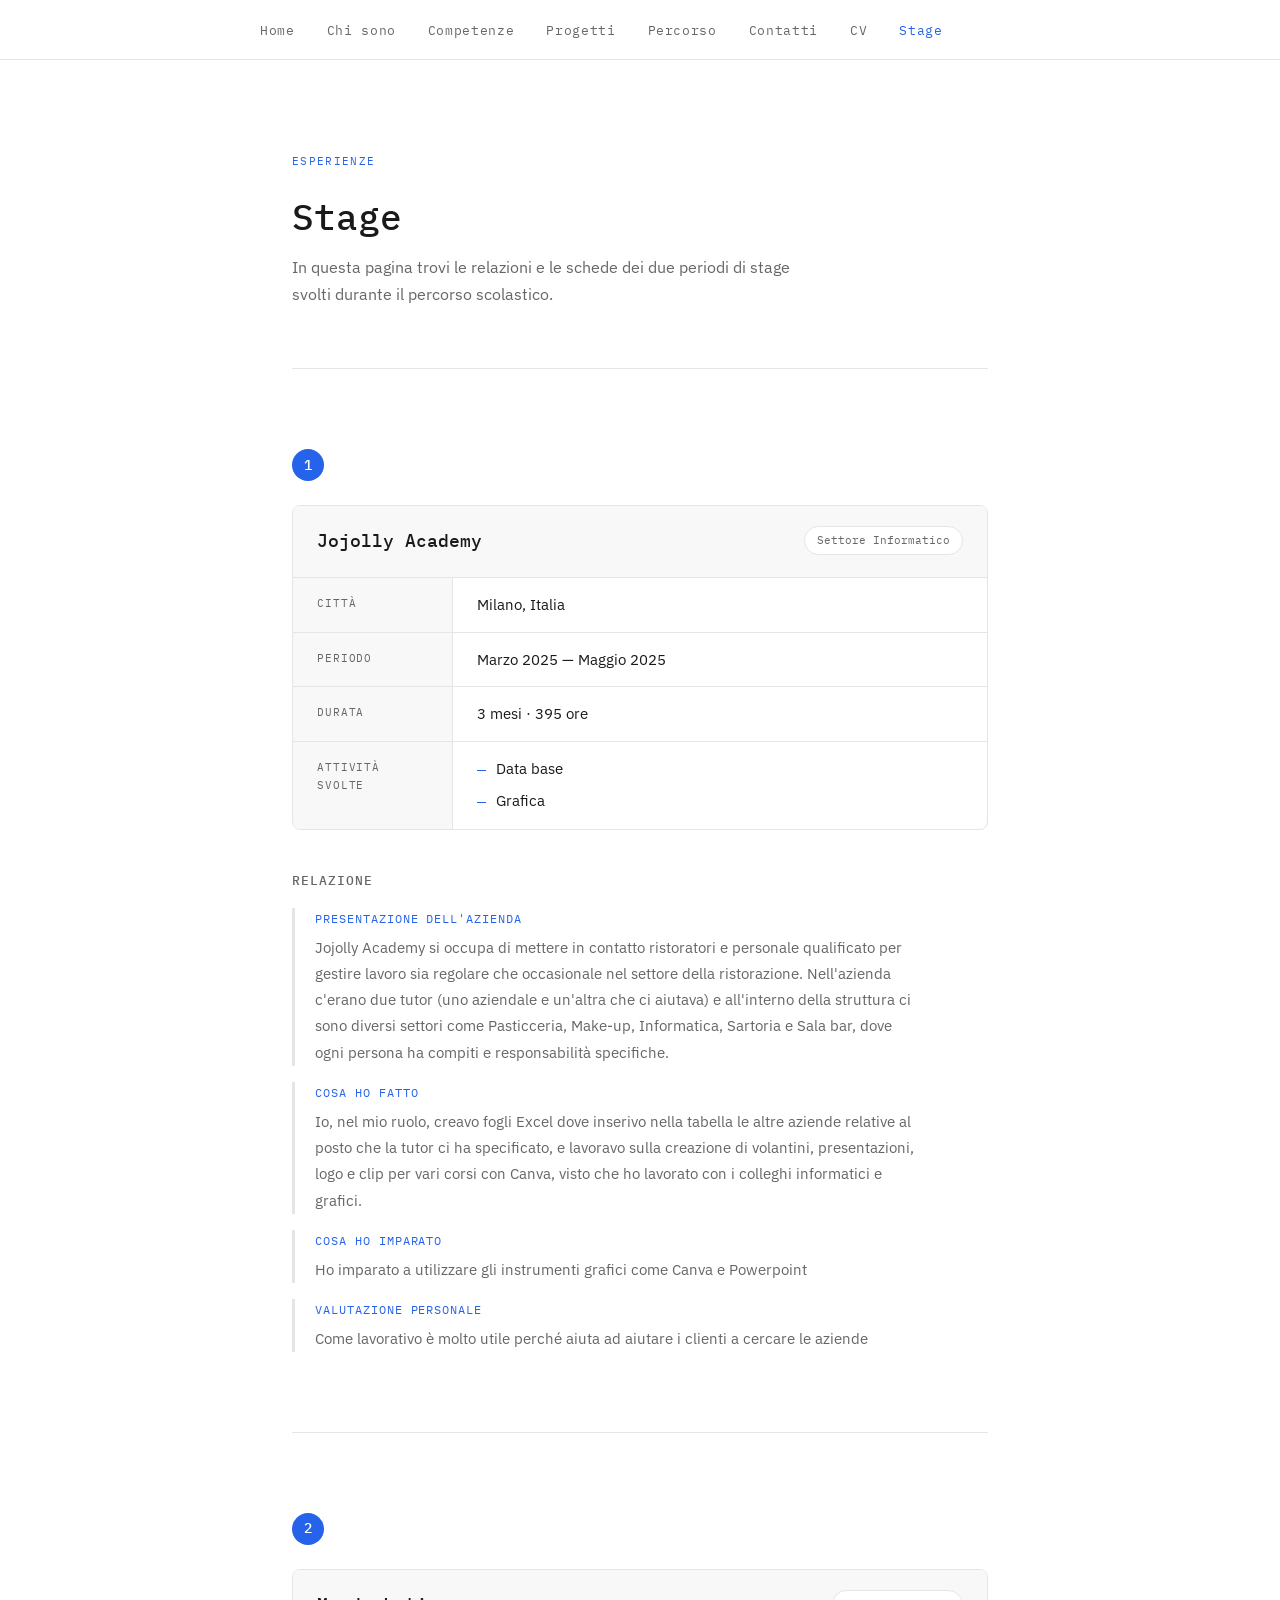
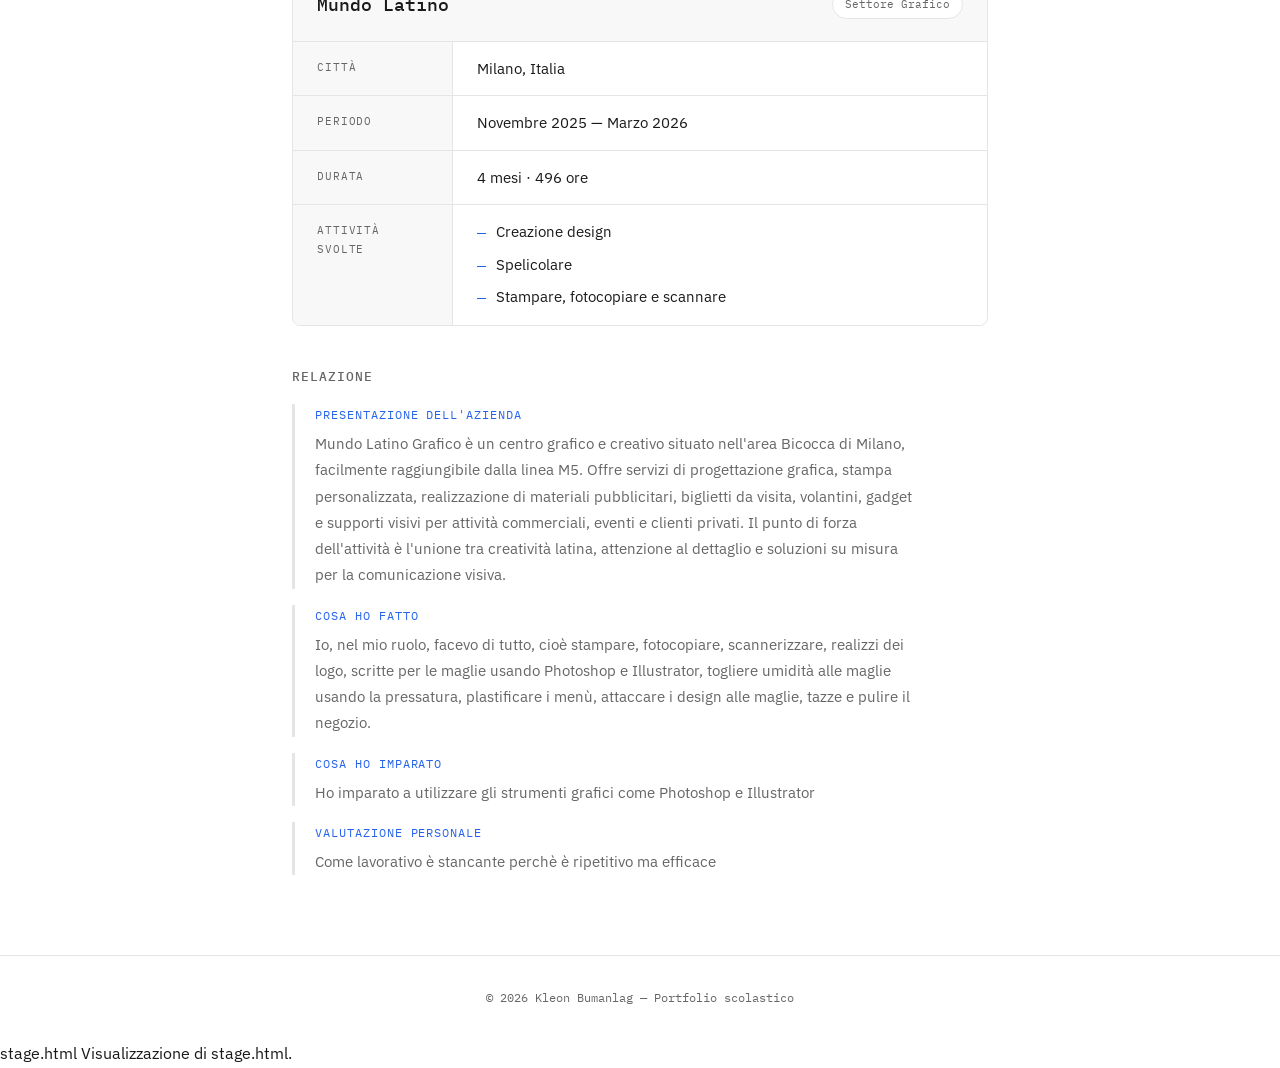
==== commit bc209858: "aa" ====
--- a/stage.html
+++ b/stage.html
@@ -215,7 +215,7 @@
           <div class="relazione-paragrafo">
             <p class="para-titolo">Valutazione personale</p>
             <p>
-              Come lavorativo è stancante perchè è ripetitivo ma aiuta ad allegrire i clienti
+              Come lavorativo è stancante perchè è ripetitivo ma efficace
             </p>
           </div>
 
